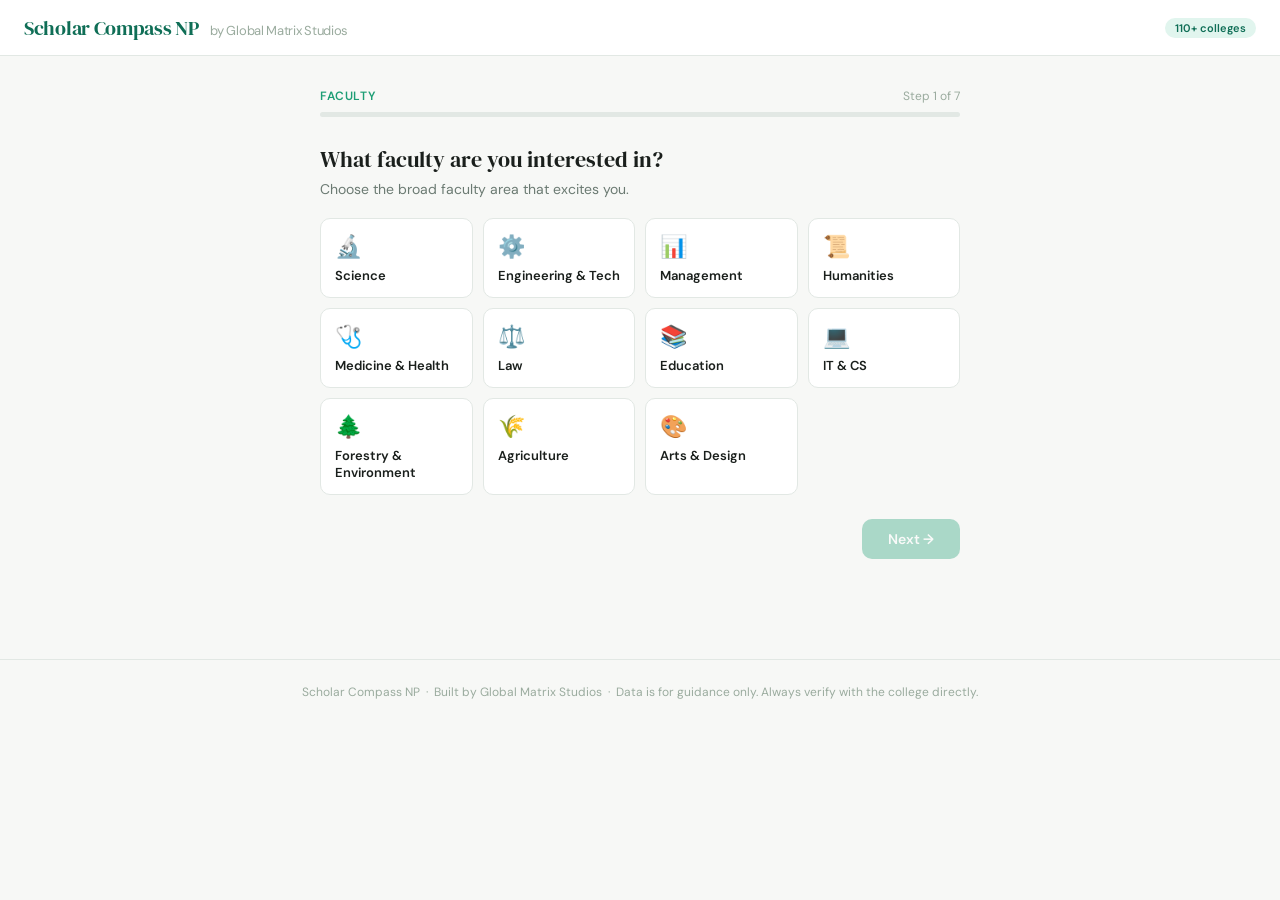
==== index.html @ 5bef71d4 "Add files via upload" ====
<!DOCTYPE html>
<html lang="en">
<head>
<meta charset="UTF-8"/>
<meta name="viewport" content="width=device-width, initial-scale=1.0"/>
<title>Scholar Compass NP</title>
<link href="https://fonts.googleapis.com/css2?family=DM+Sans:wght@400;500;600&family=DM+Serif+Display&display=swap" rel="stylesheet"/>
<link rel="stylesheet" href="styles.css"/>
</head>
<body>

<header>
  <div class="logo">Scholar Compass NP <span>by Global Matrix Studios</span></div>
  <div class="pill-badge">110+ colleges</div>
</header>

<div class="container">
  <div class="prog-wrap">
    <div class="prog-meta">
      <span class="prog-label" id="prog-label">Faculty</span>
      <span class="prog-count" id="prog-count">Step 1 of 7</span>
    </div>
    <div class="prog-bar"><div class="prog-fill" id="prog" style="width:0%"></div></div>
  </div>

  <!-- Step 1: Faculty -->
  <div class="step active" id="s1">
    <div class="step-q">What faculty are you interested in?</div>
    <div class="step-hint">Choose the broad faculty area that excites you.</div>
    <div class="opts">
      <div class="opt" data-s="1" data-v="Science"><span class="ico">🔬</span><span class="lbl">Science</span></div>
      <div class="opt" data-s="1" data-v="Engineering & Technology"><span class="ico">⚙️</span><span class="lbl">Engineering & Tech</span></div>
      <div class="opt" data-s="1" data-v="Management & Business"><span class="ico">📊</span><span class="lbl">Management</span></div>
      <div class="opt" data-s="1" data-v="Humanities & Social Science"><span class="ico">📜</span><span class="lbl">Humanities</span></div>
      <div class="opt" data-s="1" data-v="Medicine & Health"><span class="ico">🩺</span><span class="lbl">Medicine & Health</span></div>
      <div class="opt" data-s="1" data-v="Law"><span class="ico">⚖️</span><span class="lbl">Law</span></div>
      <div class="opt" data-s="1" data-v="Education"><span class="ico">📚</span><span class="lbl">Education</span></div>
      <div class="opt" data-s="1" data-v="IT & Computer Science"><span class="ico">💻</span><span class="lbl">IT & CS</span></div>
      <div class="opt" data-s="1" data-v="Forestry & Environment"><span class="ico">🌲</span><span class="lbl">Forestry & Environment</span></div>
      <div class="opt" data-s="1" data-v="Agriculture"><span class="ico">🌾</span><span class="lbl">Agriculture</span></div>
      <div class="opt" data-s="1" data-v="Arts & Design"><span class="ico">🎨</span><span class="lbl">Arts & Design</span></div>
    </div>
    <div class="nav"><span></span><button class="btn" id="n1" onclick="go(2)" disabled>Next →</button></div>
  </div>

  <!-- Step 2: Subject -->
  <div class="step" id="s2">
    <div class="step-q">What do you want to study?</div>
    <div class="step-hint">Pick the specific program you're aiming for.</div>
    <div class="opts" id="subject-opts"></div>
    <div class="nav"><button class="btn-out" onclick="go(1)">← Back</button><button class="btn" id="n2" onclick="go(3)" disabled>Next →</button></div>
  </div>

  <!-- Step 3: Level -->
  <div class="step" id="s3">
    <div class="step-q">What level are you applying for?</div>
    <div class="step-hint">Choose your current academic stage.</div>
    <div class="opts">
      <div class="opt" data-s="3" data-v="+2"><span class="ico">📘</span><span class="lbl">+2 / Grade 11–12</span><span class="dsc">Higher secondary</span></div>
      <div class="opt" data-s="3" data-v="Bachelor's"><span class="ico">🎓</span><span class="lbl">Bachelor's</span><span class="dsc">Undergraduate</span></div>
      <div class="opt" data-s="3" data-v="Master's"><span class="ico">🏅</span><span class="lbl">Master's</span><span class="dsc">Postgraduate</span></div>
    </div>
    <div class="nav"><button class="btn-out" onclick="go(2)">← Back</button><button class="btn" id="n3" onclick="go(4)" disabled>Next →</button></div>
  </div>

  <!-- Step 4: Location -->
  <div class="step" id="s4">
    <div class="step-q">Where do you want to study?</div>
    <div class="step-hint">Select one or more preferred locations.</div>
    <div class="loc-grid">
      <div class="loc-opt" data-s="4" data-v="Kathmandu Valley"><span class="lbl">Kathmandu Valley</span><span class="dsc">Kathmandu, Lalitpur, Bhaktapur</span></div>
      <div class="loc-opt" data-s="4" data-v="Pokhara"><span class="lbl">Pokhara</span><span class="dsc">Gandaki Province</span></div>
      <div class="loc-opt" data-s="4" data-v="Eastern Nepal"><span class="lbl">Eastern Nepal</span><span class="dsc">Biratnagar, Dharan, Jhapa</span></div>
      <div class="loc-opt" data-s="4" data-v="Central Nepal"><span class="lbl">Central Nepal</span><span class="dsc">Chitwan, Hetauda, Bharatpur</span></div>
      <div class="loc-opt" data-s="4" data-v="Butwal"><span class="lbl">Butwal</span><span class="dsc">Rupandehi, Lumbini Zone</span></div>
      <div class="loc-opt" data-s="4" data-v="Bhairahawa"><span class="lbl">Bhairahawa</span><span class="dsc">Siddharthanagar area</span></div>
      <div class="loc-opt" data-s="4" data-v="Nepalgunj"><span class="lbl">Nepalgunj</span><span class="dsc">Banke, Mid-Western Terai</span></div>
      <div class="loc-opt" data-s="4" data-v="Any location"><span class="lbl">Any location</span><span class="dsc">Open to anywhere in Nepal</span></div>
    </div>
    <div class="nav"><button class="btn-out" onclick="go(3)">← Back</button><button class="btn" id="n4" onclick="go(5)" disabled>Next →</button></div>
  </div>

  <!-- Step 5: Learning style -->
  <div class="step" id="s5">
    <div class="step-q">How do you prefer to learn?</div>
    <div class="step-hint">Pick the style that fits you best.</div>
    <div class="opts">
      <div class="opt" data-s="5" data-v="Hands-on & practical"><span class="ico">🔧</span><span class="lbl">Hands-on</span><span class="dsc">Labs, projects, fieldwork</span></div>
      <div class="opt" data-s="5" data-v="Research & theory"><span class="ico">📖</span><span class="lbl">Research & theory</span><span class="dsc">Reading & analysis</span></div>
      <div class="opt" data-s="5" data-v="Creative & expressive"><span class="ico">✏️</span><span class="lbl">Creative</span><span class="dsc">Design, art, writing</span></div>
      <div class="opt" data-s="5" data-v="Group discussions"><span class="ico">🗣️</span><span class="lbl">Discussion-based</span><span class="dsc">Seminars, debates</span></div>
    </div>
    <div class="nav"><button class="btn-out" onclick="go(4)">← Back</button><button class="btn" id="n5" onclick="go(6)" disabled>Next →</button></div>
  </div>

  <!-- Step 6: Grades -->
  <div class="step" id="s6">
    <div class="step-q">How are your grades?</div>
    <div class="step-hint">Be honest — this helps us find the right fit for you.</div>
    <div class="opts">
      <div class="opt" data-s="6" data-v="Excellent"><span class="ico">⭐</span><span class="lbl">Excellent</span><span class="dsc">Top of class / A+</span></div>
      <div class="opt" data-s="6" data-v="Good"><span class="ico">👍</span><span class="lbl">Good</span><span class="dsc">Above average / B+</span></div>
      <div class="opt" data-s="6" data-v="Average"><span class="ico">📈</span><span class="lbl">Average</span><span class="dsc">Solid, room to grow</span></div>
      <div class="opt" data-s="6" data-v="Needs improvement"><span class="ico">💪</span><span class="lbl">Still growing</span><span class="dsc">Working on it</span></div>
    </div>
    <div class="nav"><button class="btn-out" onclick="go(5)">← Back</button><button class="btn" id="n6" onclick="go(7)" disabled>Next →</button></div>
  </div>

  <!-- Step 7: Goal -->
  <div class="step" id="s7">
    <div class="step-q">What's your goal after college?</div>
    <div class="step-hint">This helps us match you to the right outcomes.</div>
    <div class="opts">
      <div class="opt" data-s="7" data-v="Get a job quickly"><span class="ico">💼</span><span class="lbl">Get a job fast</span></div>
      <div class="opt" data-s="7" data-v="Start my own business"><span class="ico">🚀</span><span class="lbl">Start a business</span></div>
      <div class="opt" data-s="7" data-v="Further studies"><span class="ico">🎓</span><span class="lbl">Further studies</span></div>
      <div class="opt" data-s="7" data-v="Serve my community"><span class="ico">🤝</span><span class="lbl">Serve community</span></div>
    </div>
    <div class="nav"><button class="btn-out" onclick="go(6)">← Back</button><button class="btn" id="n7" onclick="showResults()" disabled>Find my colleges →</button></div>
  </div>

  <!-- Results -->
  <div class="step" id="sR">
    <div class="results-header">
      <h2>Your college matches</h2>
      <p id="rsub"></p>
    </div>
    <div id="rcont"></div>
    <div class="results-actions">
      <button class="btn-out" onclick="restart()">← Start over</button>
    </div>
    <p class="disclaimer">Results are based on automated analysis for informational purposes only and do not guarantee admission. Please verify all details directly with the colleges before making any decisions.</p>
  </div>
</div>

<footer>Scholar Compass NP &nbsp;·&nbsp; Built by Global Matrix Studios &nbsp;·&nbsp; Data is for guidance only. Always verify with the college directly.</footer>

<script src="app.js"></script>
</body>
</html>
---- styles.css ----
*{box-sizing:border-box;margin:0;padding:0}
:root{
  --green:#1D9E75;--green-light:#E1F5EE;--green-dark:#0F6E56;
  --bg:#f7f8f6;--card:#fff;--border:#e2e8e4;--border-hover:#b0d4c4;
  --text:#1a1f1c;--muted:#6b7a72;--muted2:#9aab9e;
  --radius:10px;--radius-lg:14px;
  --private-bg:#EEF4FF;--private-color:#3B5FCB;
  --public-bg:#FFF8E6;--public-color:#9A6800;
  --shadow:0 1px 3px rgba(0,0,0,0.07),0 4px 12px rgba(0,0,0,0.04);
  --header-bg:#fff;
}
@media(prefers-color-scheme:dark){
  :root{
    --bg:#0f1310;--card:#1a1f1c;--border:#2a332e;--border-hover:#3a5045;
    --text:#e8ede9;--muted:#8a9e91;--muted2:#576d5e;
    --green:#25c48f;--green-light:#0d2b1f;--green-dark:#1a9470;
    --private-bg:#131826;--private-color:#7b9ef0;
    --public-bg:#1e1a0a;--public-color:#d4a830;
    --shadow:0 1px 4px rgba(0,0,0,0.4),0 4px 16px rgba(0,0,0,0.3);
    --header-bg:#141918;
  }
}
body{font-family:'DM Sans',sans-serif;background:var(--bg);color:var(--text);min-height:100vh}

/* ── HEADER ── */
header{background:var(--header-bg);border-bottom:1px solid var(--border);padding:0 24px;display:flex;align-items:center;justify-content:space-between;height:56px;position:sticky;top:0;z-index:10}
.logo{font-family:'DM Serif Display',serif;font-size:20px;color:var(--green-dark);letter-spacing:-0.3px}
.logo span{color:var(--muted2);font-family:'DM Sans',sans-serif;font-size:13px;font-weight:400;margin-left:8px}
.pill-badge{background:var(--green-light);color:var(--green-dark);font-size:11px;font-weight:600;padding:3px 10px;border-radius:20px}

/* ── MAIN WRAPPER ── */
.container{max-width:680px;margin:0 auto;padding:32px 20px 60px}

/* ── PROGRESS ── */
.prog-wrap{margin-bottom:28px}
.prog-meta{display:flex;justify-content:space-between;align-items:center;margin-bottom:8px}
.prog-label{font-size:12px;font-weight:600;color:var(--green);letter-spacing:.05em;text-transform:uppercase}
.prog-count{font-size:12px;color:var(--muted2)}
.prog-bar{height:5px;background:var(--border);border-radius:3px;overflow:hidden}
.prog-fill{height:100%;background:var(--green);border-radius:3px;transition:width .4s cubic-bezier(.4,0,.2,1)}

/* ── STEP ── */
.step{display:none;animation:fadeUp .25s ease}
.step.active{display:block}
@keyframes fadeUp{from{opacity:0;transform:translateY(8px)}to{opacity:1;transform:translateY(0)}}
.step-q{font-size:22px;font-family:'DM Serif Display',serif;color:var(--text);margin-bottom:6px;line-height:1.3}
.step-hint{font-size:14px;color:var(--muted);margin-bottom:20px}

/* ── OPTION GRID ── */
.opts{display:grid;grid-template-columns:repeat(auto-fill,minmax(150px,1fr));gap:10px;margin-bottom:24px}
.opt{border:1.5px solid var(--border);border-radius:var(--radius);padding:13px 14px;cursor:pointer;transition:all .15s;background:var(--card);user-select:none}
.opt:hover{border-color:var(--green);background:var(--green-light)}
.opt.sel{border-color:var(--green);background:var(--green-light);box-shadow:0 0 0 3px rgba(29,158,117,.12)}
.opt .ico{font-size:22px;margin-bottom:6px;display:block}
.opt .lbl{font-size:13px;font-weight:600;color:var(--text);display:block}
.opt .dsc{font-size:11px;color:var(--muted);margin-top:3px;display:block}

/* ── LOCATION GRID ── */
.loc-grid{display:grid;grid-template-columns:repeat(auto-fill,minmax(150px,1fr));gap:10px;margin-bottom:24px}
.loc-opt{border:1.5px solid var(--border);border-radius:var(--radius);padding:11px 13px;cursor:pointer;background:var(--card);transition:all .15s;user-select:none}
.loc-opt:hover{border-color:var(--green);background:var(--green-light)}
.loc-opt.sel{border-color:var(--green);background:var(--green-light);box-shadow:0 0 0 3px rgba(29,158,117,.12)}
.loc-opt .lbl{font-size:13px;font-weight:600;color:var(--text);display:block}
.loc-opt .dsc{font-size:11px;color:var(--muted);margin-top:3px;display:block}

/* ── NAV BUTTONS ── */
.nav{display:flex;align-items:center;justify-content:space-between;margin-top:4px}
.btn{background:var(--green);color:#fff;border:none;border-radius:var(--radius);padding:11px 26px;font-size:14px;font-weight:600;cursor:pointer;transition:all .15s;font-family:'DM Sans',sans-serif}
.btn:hover{background:var(--green-dark)}
.btn:disabled{opacity:.35;cursor:not-allowed}
.btn-out{background:#fff;color:var(--text);border:1.5px solid var(--border);border-radius:var(--radius);padding:11px 20px;font-size:14px;font-weight:500;cursor:pointer;transition:all .15s;font-family:'DM Sans',sans-serif}
.btn-out:hover{border-color:var(--green);color:var(--green)}

/* ── RESULTS ── */
.results-header{margin-bottom:20px}
.results-header h2{font-family:'DM Serif Display',serif;font-size:24px;margin-bottom:4px}
.results-header p{font-size:13px;color:var(--muted)}
.rcard{background:var(--card);border:1.5px solid var(--border);border-radius:var(--radius-lg);padding:18px 20px;margin-bottom:12px;box-shadow:var(--shadow);transition:border-color .15s}
.rcard:hover{border-color:var(--border-hover)}
.rcard.top{border-color:var(--green)}
.rcard-hd{display:flex;align-items:flex-start;justify-content:space-between;gap:12px;margin-bottom:10px}
.rcard-title{flex:1}
.rname{font-size:16px;font-weight:600;color:var(--text)}
.rloc{font-size:12px;color:var(--muted);margin-top:3px}
.mbadge{font-size:12px;font-weight:600;padding:4px 10px;border-radius:20px;background:var(--green-light);color:var(--green-dark);white-space:nowrap;flex-shrink:0}
.btag{font-size:11px;font-weight:600;background:var(--green);color:#fff;padding:3px 9px;border-radius:20px;display:inline-block;margin-bottom:10px;letter-spacing:.02em}
.tags{display:flex;flex-wrap:wrap;gap:5px;margin-bottom:10px}
.tag{font-size:11px;padding:3px 8px;border-radius:20px;border:1px solid var(--border);color:var(--muted);background:#f9faf9}
.tag.private{background:var(--private-bg);color:var(--private-color);border-color:#c7d5f5}
.tag.public{background:var(--public-bg);color:var(--public-color);border-color:#f0d890}
.rwhy{font-size:13px;color:var(--muted);line-height:1.6}
.visit-btn{display:inline-flex;align-items:center;gap:6px;margin-top:12px;padding:7px 14px;border-radius:var(--radius);border:1.5px solid var(--border);background:transparent;color:var(--text);font-size:13px;font-weight:500;font-family:'DM Sans',sans-serif;cursor:pointer;text-decoration:none;transition:all .15s}
.visit-btn:hover{border-color:var(--green);color:var(--green);background:var(--green-light)}
.visit-btn svg{width:13px;height:13px;flex-shrink:0}
.no-site{display:inline-block;margin-top:12px;font-size:12px;color:var(--muted2);font-style:italic}
.nomatch{text-align:center;padding:40px 20px;color:var(--muted);font-size:14px;background:var(--card);border-radius:var(--radius-lg);border:1.5px solid var(--border)}
.nomatch strong{display:block;font-size:16px;color:var(--text);margin-bottom:8px}
.results-actions{display:flex;gap:10px;justify-content:center;margin-top:20px;flex-wrap:wrap}
.disclaimer{margin-top:24px;font-size:11px;color:#666;line-height:1.6;text-align:center;max-width:520px;margin-left:auto;margin-right:auto}

/* ── FOOTER ── */
footer{text-align:center;padding:24px;font-size:12px;color:var(--muted2);border-top:1px solid var(--border);margin-top:40px}
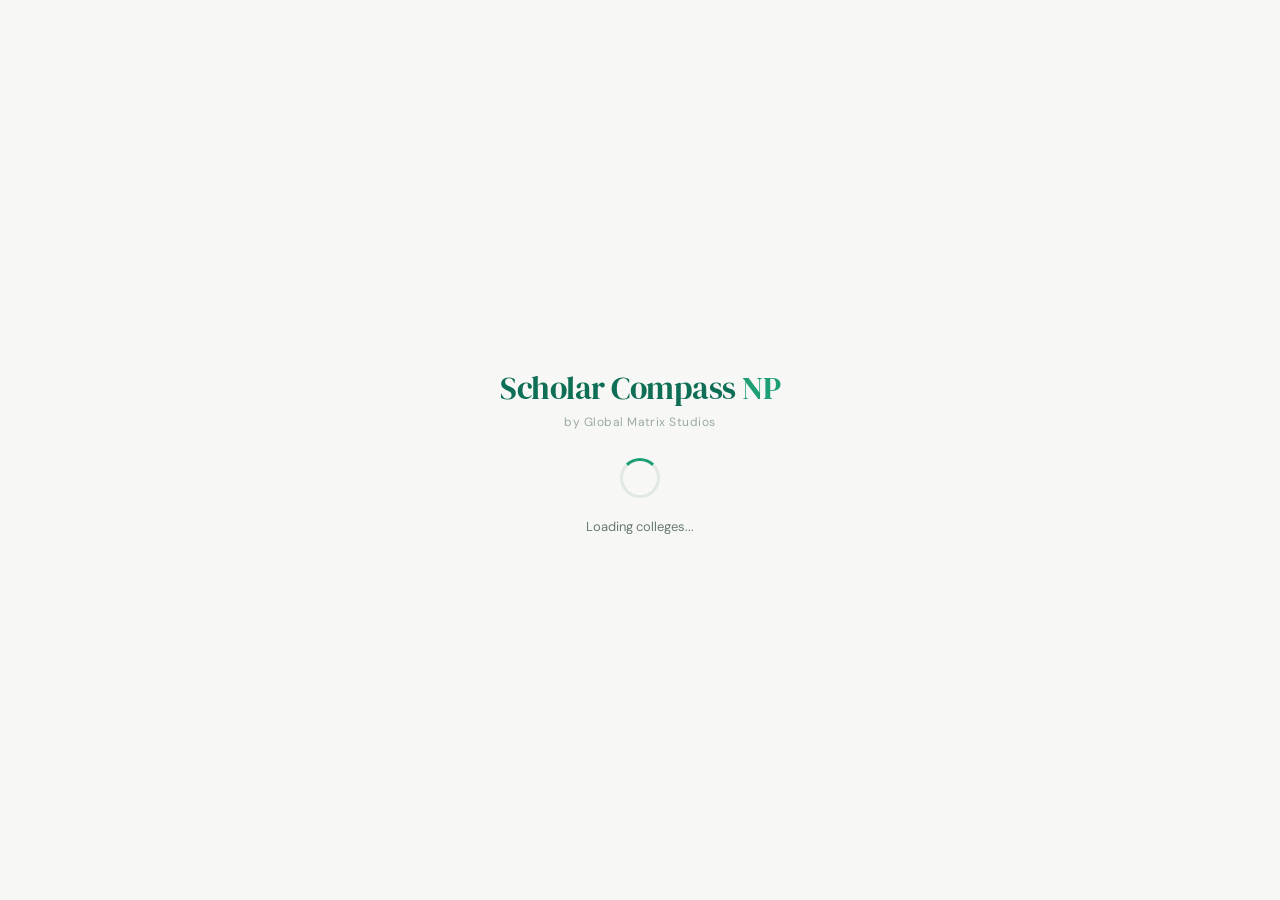
==== commit c957401d: "Add files via upload" ====
--- a/index.html
+++ b/index.html
@@ -8,6 +8,18 @@
 <link rel="stylesheet" href="styles.css"/>
 </head>
 <body>
+
+<!-- ── LOADING SCREEN ── -->
+<div id="loader">
+  <div class="loader-inner">
+    <div class="loader-logo">Scholar Compass <span>NP</span></div>
+    <div class="loader-sub">by Global Matrix Studios</div>
+    <div class="loader-spinner">
+      <div class="spinner-ring"></div>
+    </div>
+    <div class="loader-text">Loading colleges...</div>
+  </div>
+</div>
 
 <header>
   <div class="logo">Scholar Compass NP <span>by Global Matrix Studios</span></div>
--- a/styles.css
+++ b/styles.css
@@ -99,4 +99,17 @@
 .disclaimer{margin-top:24px;font-size:11px;color:#666;line-height:1.6;text-align:center;max-width:520px;margin-left:auto;margin-right:auto}
 
 /* ── FOOTER ── */
-footer{text-align:center;padding:24px;font-size:12px;color:var(--muted2);border-top:1px solid var(--border);margin-top:40px}+footer{text-align:center;padding:24px;font-size:12px;color:var(--muted2);border-top:1px solid var(--border);margin-top:40px}
+
+/* ── LOADER ── */
+#loader{position:fixed;inset:0;background:var(--bg);display:flex;align-items:center;justify-content:center;z-index:9999;transition:opacity .5s ease,visibility .5s ease}
+#loader.hidden{opacity:0;visibility:hidden;pointer-events:none}
+.loader-inner{display:flex;flex-direction:column;align-items:center;gap:12px}
+.loader-logo{font-family:'DM Serif Display',serif;font-size:32px;color:var(--green-dark);letter-spacing:-0.5px}
+.loader-logo span{color:var(--green)}
+.loader-sub{font-size:12px;color:var(--muted2);letter-spacing:.04em;margin-top:-8px}
+.loader-spinner{margin:16px 0 8px;width:40px;height:40px;position:relative}
+.spinner-ring{width:40px;height:40px;border:3px solid var(--border);border-top-color:var(--green);border-radius:50%;animation:spin .8s linear infinite}
+@keyframes spin{to{transform:rotate(360deg)}}
+.loader-text{font-size:13px;color:var(--muted);animation:pulse 1.4s ease-in-out infinite}
+@keyframes pulse{0%,100%{opacity:.5}50%{opacity:1}}
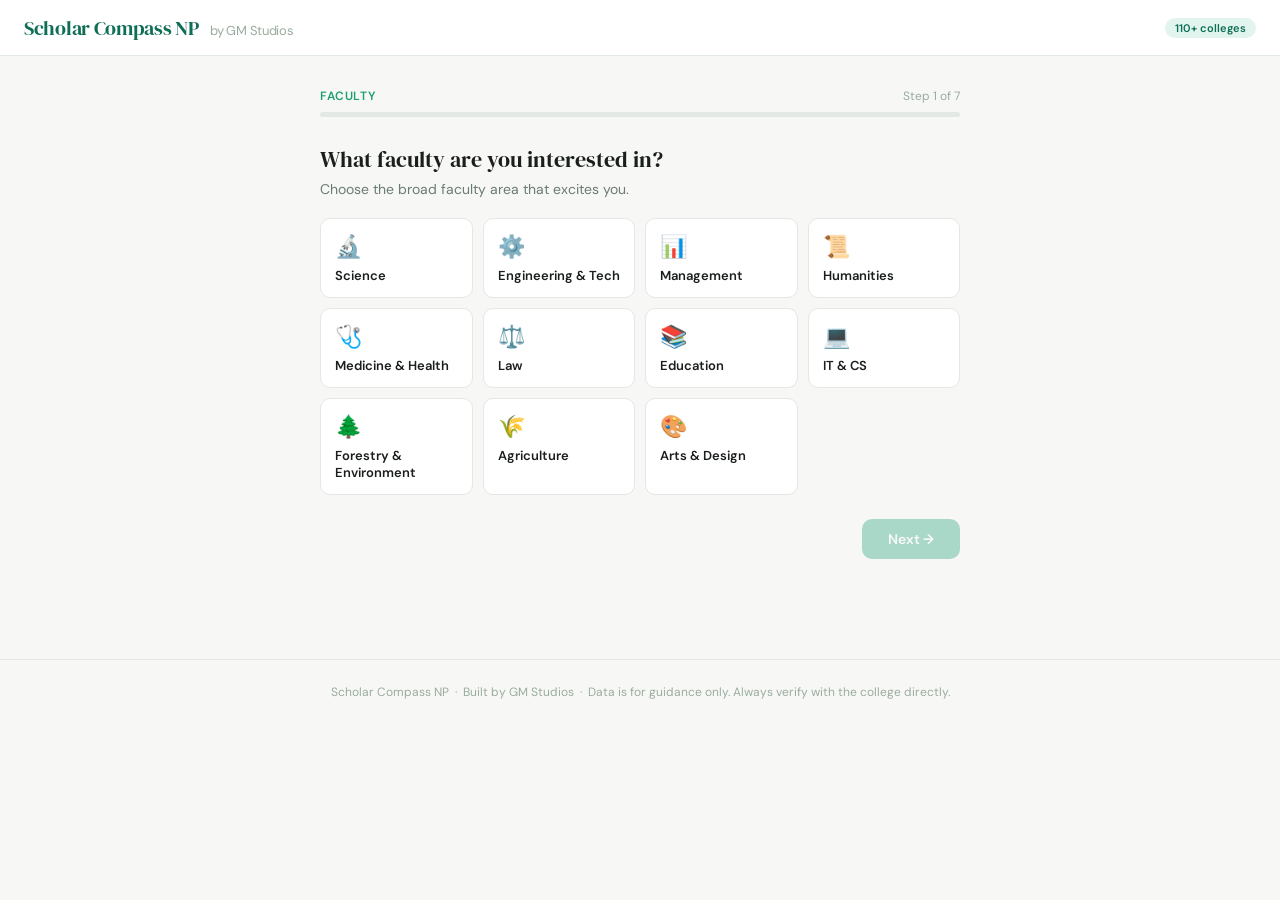
==== commit 742b213c: "Add files via upload" ====
--- a/index.html
+++ b/index.html
@@ -9,20 +9,8 @@
 </head>
 <body>
 
-<!-- ── LOADING SCREEN ── -->
-<div id="loader">
-  <div class="loader-inner">
-    <div class="loader-logo">Scholar Compass <span>NP</span></div>
-    <div class="loader-sub">by Global Matrix Studios</div>
-    <div class="loader-spinner">
-      <div class="spinner-ring"></div>
-    </div>
-    <div class="loader-text">Loading colleges...</div>
-  </div>
-</div>
-
 <header>
-  <div class="logo">Scholar Compass NP <span>by Global Matrix Studios</span></div>
+  <div class="logo">Scholar Compass NP <span>by GM Studios</span></div>
   <div class="pill-badge">110+ colleges</div>
 </header>
 
@@ -145,7 +133,7 @@
   </div>
 </div>
 
-<footer>Scholar Compass NP &nbsp;·&nbsp; Built by Global Matrix Studios &nbsp;·&nbsp; Data is for guidance only. Always verify with the college directly.</footer>
+<footer>Scholar Compass NP &nbsp;·&nbsp; Built by GM Studios &nbsp;·&nbsp; Data is for guidance only. Always verify with the college directly.</footer>
 
 <script src="app.js"></script>
 </body>
--- a/styles.css
+++ b/styles.css
@@ -99,17 +99,4 @@
 .disclaimer{margin-top:24px;font-size:11px;color:#666;line-height:1.6;text-align:center;max-width:520px;margin-left:auto;margin-right:auto}
 
 /* ── FOOTER ── */
-footer{text-align:center;padding:24px;font-size:12px;color:var(--muted2);border-top:1px solid var(--border);margin-top:40px}
-
-/* ── LOADER ── */
-#loader{position:fixed;inset:0;background:var(--bg);display:flex;align-items:center;justify-content:center;z-index:9999;transition:opacity .5s ease,visibility .5s ease}
-#loader.hidden{opacity:0;visibility:hidden;pointer-events:none}
-.loader-inner{display:flex;flex-direction:column;align-items:center;gap:12px}
-.loader-logo{font-family:'DM Serif Display',serif;font-size:32px;color:var(--green-dark);letter-spacing:-0.5px}
-.loader-logo span{color:var(--green)}
-.loader-sub{font-size:12px;color:var(--muted2);letter-spacing:.04em;margin-top:-8px}
-.loader-spinner{margin:16px 0 8px;width:40px;height:40px;position:relative}
-.spinner-ring{width:40px;height:40px;border:3px solid var(--border);border-top-color:var(--green);border-radius:50%;animation:spin .8s linear infinite}
-@keyframes spin{to{transform:rotate(360deg)}}
-.loader-text{font-size:13px;color:var(--muted);animation:pulse 1.4s ease-in-out infinite}
-@keyframes pulse{0%,100%{opacity:.5}50%{opacity:1}}+footer{text-align:center;padding:24px;font-size:12px;color:var(--muted2);border-top:1px solid var(--border);margin-top:40px}
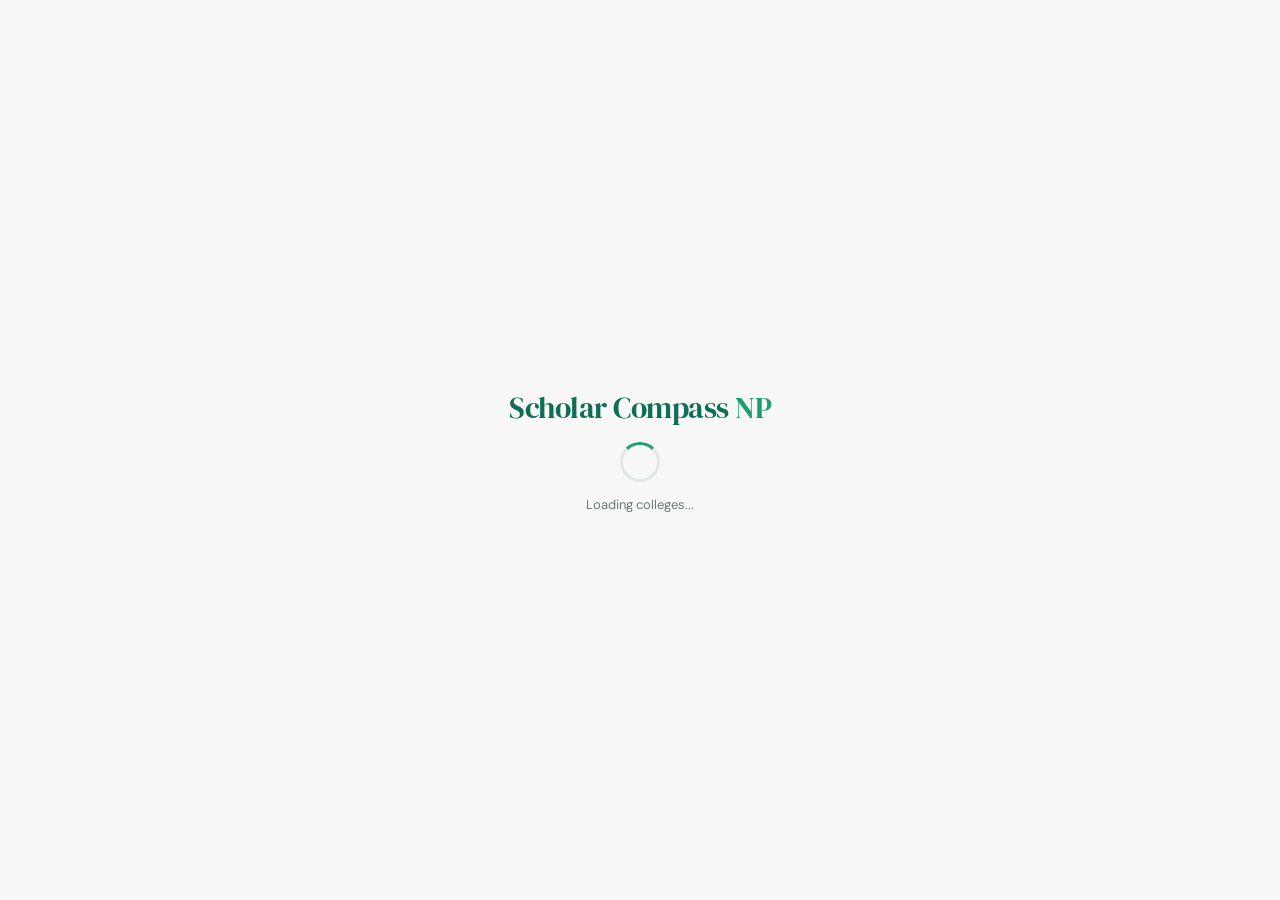
==== commit 6bae0032: "Add files via upload" ====
--- a/index.html
+++ b/index.html
@@ -6,11 +6,39 @@
 <title>Scholar Compass NP</title>
 <link href="https://fonts.googleapis.com/css2?family=DM+Sans:wght@400;500;600&family=DM+Serif+Display&display=swap" rel="stylesheet"/>
 <link rel="stylesheet" href="styles.css"/>
+<style>
+  #loader{position:fixed;inset:0;background:#f7f8f6;display:flex;align-items:center;justify-content:center;z-index:9999;transition:opacity .6s ease,visibility .6s ease}
+  @media(prefers-color-scheme:dark){#loader{background:#0f1310}}
+  #loader.hidden{opacity:0;visibility:hidden;pointer-events:none}
+  .loader-inner{display:flex;flex-direction:column;align-items:center;gap:14px;text-align:center}
+  .loader-logo{font-family:'DM Serif Display',Georgia,serif;font-size:30px;color:#0F6E56;letter-spacing:-0.5px}
+  @media(prefers-color-scheme:dark){.loader-logo{color:#1a9470}}
+  .loader-logo span{color:#1D9E75}
+  @media(prefers-color-scheme:dark){.loader-logo span{color:#25c48f}}
+  .loader-spinner{width:40px;height:40px}
+  .spinner-ring{width:40px;height:40px;border:3px solid #e2e8e4;border-top-color:#1D9E75;border-radius:50%;animation:spin .8s linear infinite}
+  @media(prefers-color-scheme:dark){.spinner-ring{border-color:#2a332e;border-top-color:#25c48f}}
+  @keyframes spin{to{transform:rotate(360deg)}}
+  .loader-text{font-family:'DM Sans',sans-serif;font-size:13px;color:#6b7a72;animation:pulse 1.4s ease-in-out infinite}
+  @media(prefers-color-scheme:dark){.loader-text{color:#8a9e91}}
+  @keyframes pulse{0%,100%{opacity:.4}50%{opacity:1}}
+</style>
 </head>
 <body>
 
+<!-- ── LOADING SCREEN ── -->
+<div id="loader">
+  <div class="loader-inner">
+    <div class="loader-logo">Scholar Compass <span>NP</span></div>
+    <div class="loader-spinner">
+      <div class="spinner-ring"></div>
+    </div>
+    <div class="loader-text">Loading colleges...</div>
+  </div>
+</div>
+
 <header>
-  <div class="logo">Scholar Compass NP <span>by GM Studios</span></div>
+  <div class="logo">Scholar Compass NP</div>
   <div class="pill-badge">110+ colleges</div>
 </header>
 
@@ -133,7 +161,7 @@
   </div>
 </div>
 
-<footer>Scholar Compass NP &nbsp;·&nbsp; Built by GM Studios &nbsp;·&nbsp; Data is for guidance only. Always verify with the college directly.</footer>
+<footer>Scholar Compass NP &nbsp;·&nbsp; Data is for guidance only. Always verify with the college directly.</footer>
 
 <script src="app.js"></script>
 </body>
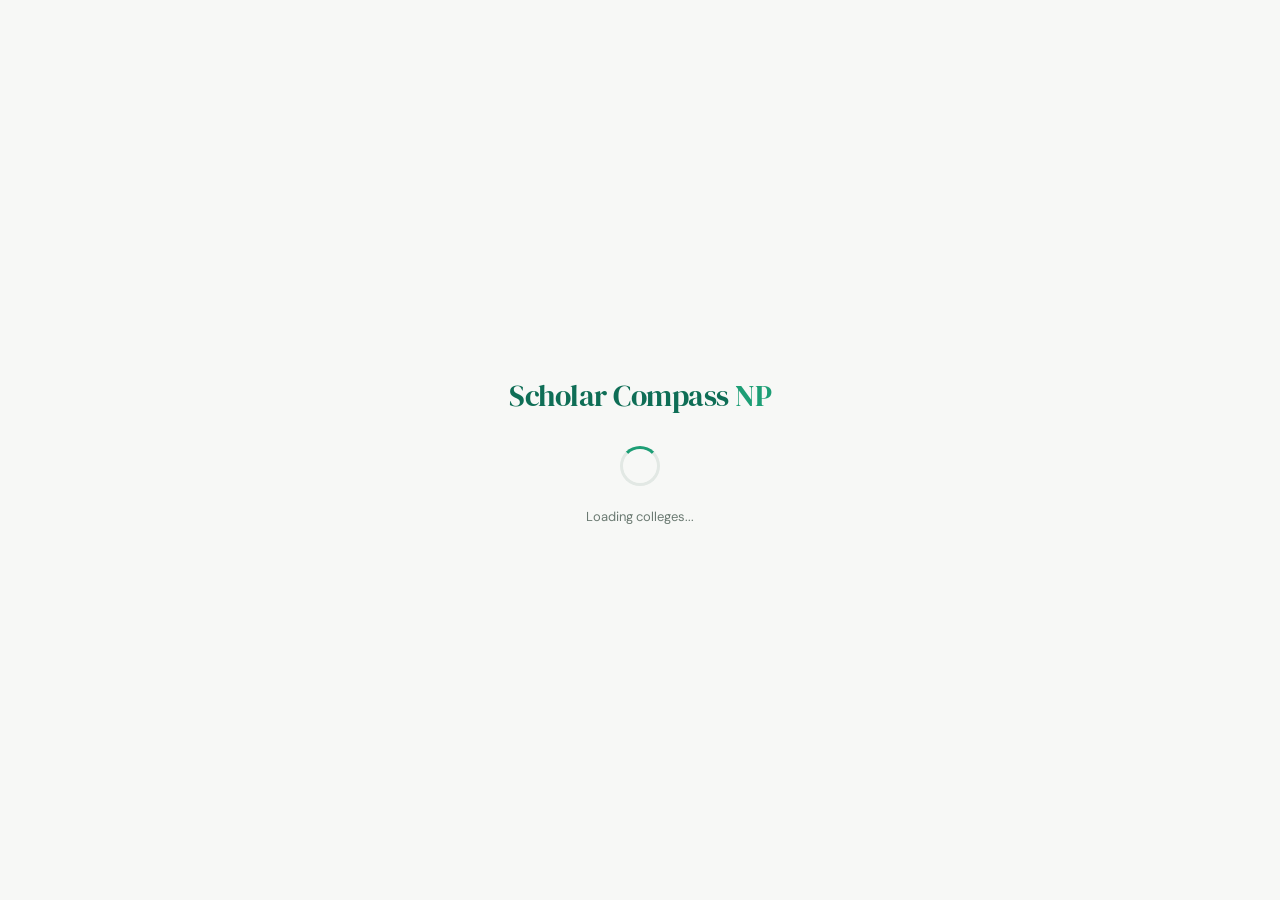
==== commit 2d2343c0: "Add files via upload" ====
--- a/index.html
+++ b/index.html
@@ -4,6 +4,7 @@
 <meta charset="UTF-8"/>
 <meta name="viewport" content="width=device-width, initial-scale=1.0"/>
 <title>Scholar Compass NP</title>
+<link rel="icon" type="image/png" href="favicon.png"/>
 <link href="https://fonts.googleapis.com/css2?family=DM+Sans:wght@400;500;600&family=DM+Serif+Display&display=swap" rel="stylesheet"/>
 <link rel="stylesheet" href="styles.css"/>
 <style>
--- a/styles.css
+++ b/styles.css
@@ -99,4 +99,17 @@
 .disclaimer{margin-top:24px;font-size:11px;color:#666;line-height:1.6;text-align:center;max-width:520px;margin-left:auto;margin-right:auto}
 
 /* ── FOOTER ── */
-footer{text-align:center;padding:24px;font-size:12px;color:var(--muted2);border-top:1px solid var(--border);margin-top:40px}+footer{text-align:center;padding:24px;font-size:12px;color:var(--muted2);border-top:1px solid var(--border);margin-top:40px}
+
+/* ── LOADER ── */
+#loader{position:fixed;inset:0;background:var(--bg);display:flex;align-items:center;justify-content:center;z-index:9999;transition:opacity .5s ease,visibility .5s ease}
+#loader.hidden{opacity:0;visibility:hidden;pointer-events:none}
+.loader-inner{display:flex;flex-direction:column;align-items:center;gap:12px}
+.loader-logo{font-family:'DM Serif Display',serif;font-size:32px;color:var(--green-dark);letter-spacing:-0.5px}
+.loader-logo span{color:var(--green)}
+.loader-sub{font-size:12px;color:var(--muted2);letter-spacing:.04em;margin-top:-8px}
+.loader-spinner{margin:16px 0 8px;width:40px;height:40px;position:relative}
+.spinner-ring{width:40px;height:40px;border:3px solid var(--border);border-top-color:var(--green);border-radius:50%;animation:spin .8s linear infinite}
+@keyframes spin{to{transform:rotate(360deg)}}
+.loader-text{font-size:13px;color:var(--muted);animation:pulse 1.4s ease-in-out infinite}
+@keyframes pulse{0%,100%{opacity:.5}50%{opacity:1}}
